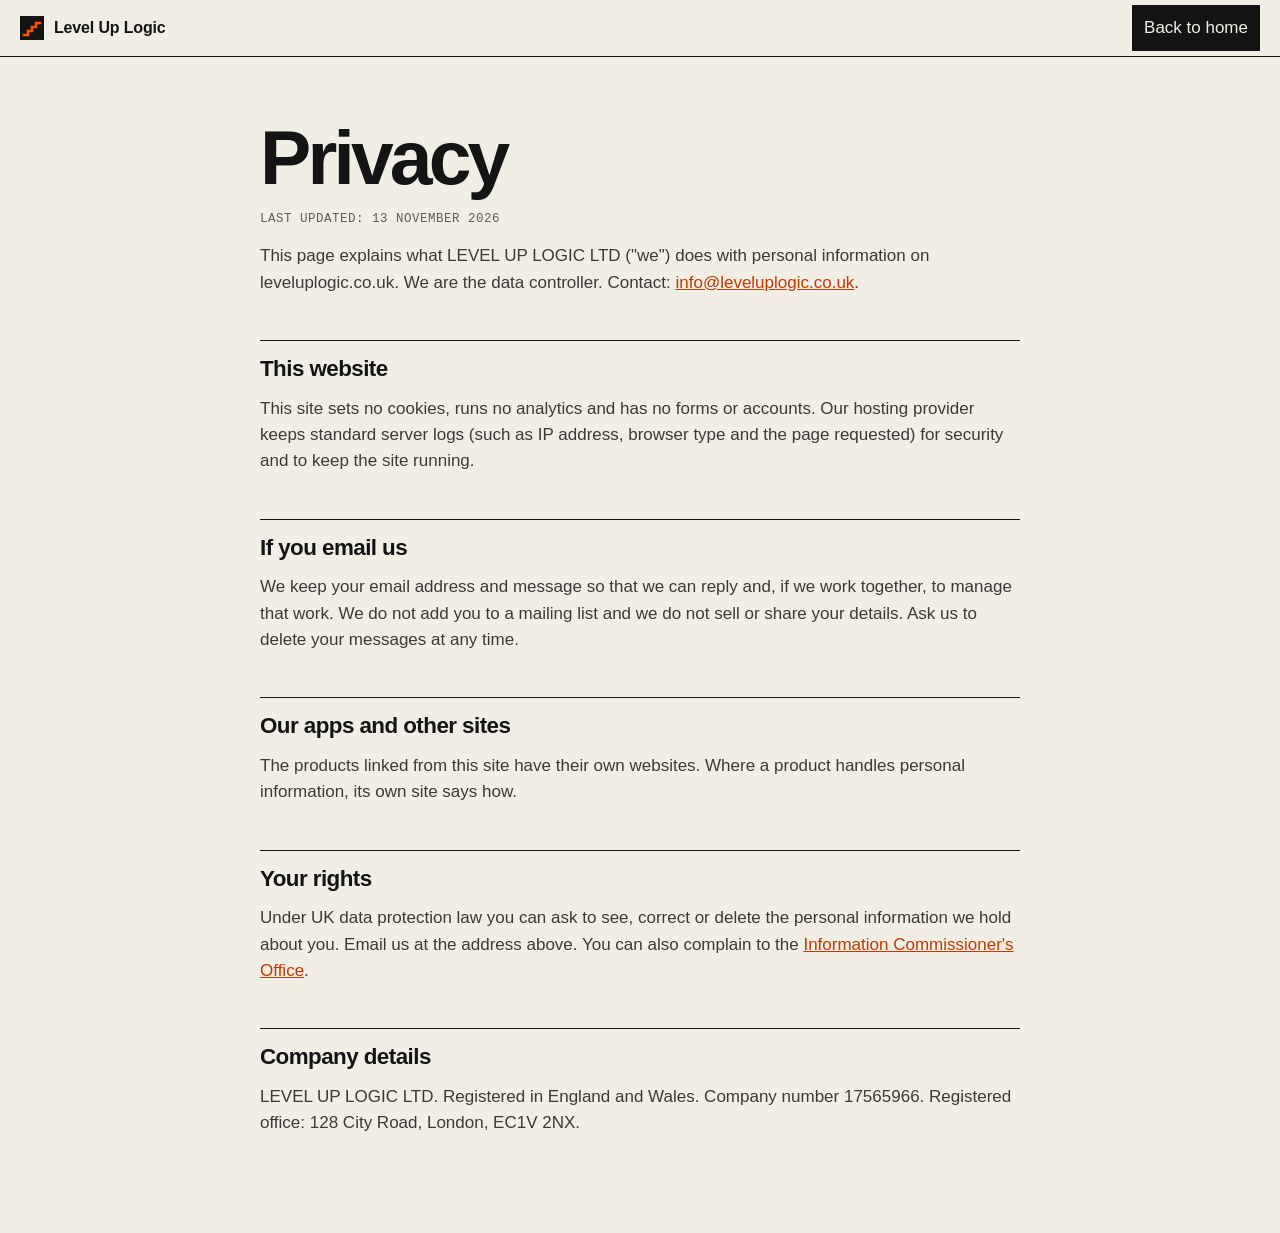
==== privacy.html @ 6248dd26 "Publish from LevelUpLogicLtd 566497b" ====
<!doctype html>
<html lang="en-GB">
<head>
<meta charset="utf-8">
<meta name="viewport" content="width=device-width, initial-scale=1">
<title>Privacy | Level Up Logic</title>
<meta name="description" content="How Level Up Logic Ltd handles personal information on leveluplogic.co.uk.">
<link rel="canonical" href="https://leveluplogic.co.uk/privacy.html">
<meta name="theme-color" content="#f1eee6">
<link rel="icon" href="favicon.svg" type="image/svg+xml">
<link rel="stylesheet" href="styles.css">
</head>
<body>
<header class="mast">
  <div class="wrap">
    <a class="brand" href="index.html" aria-label="Level Up Logic home">
      <svg viewBox="0 0 24 24" aria-hidden="true"><rect width="24" height="24" fill="#141414"/><path d="M4 19h4v-4h4v-4h4V7h4" fill="none" stroke="#ff4f00" stroke-width="2.6" stroke-linecap="square"/></svg>
      Level Up Logic
    </a>
    <nav aria-label="Main">
      <a class="cta" href="index.html">Back to home</a>
    </nav>
  </div>
</header>

<main class="legal">
  <div class="wrap">
    <h1>Privacy</h1>
    <p class="updated mono">Last updated: 13 November 2026</p>

    <p>This page explains what LEVEL UP LOGIC LTD ("we") does with personal information on leveluplogic.co.uk. We are the data controller. Contact: <a href="mailto:info@leveluplogic.co.uk">info@leveluplogic.co.uk</a>.</p>

    <h2>This website</h2>
    <p>This site sets no cookies, runs no analytics and has no forms or accounts. Our hosting provider keeps standard server logs (such as IP address, browser type and the page requested) for security and to keep the site running.</p>

    <h2>If you email us</h2>
    <p>We keep your email address and message so that we can reply and, if we work together, to manage that work. We do not add you to a mailing list and we do not sell or share your details. Ask us to delete your messages at any time.</p>

    <h2>Our apps and other sites</h2>
    <p>The products linked from this site have their own websites. Where a product handles personal information, its own site says how.</p>

    <h2>Your rights</h2>
    <p>Under UK data protection law you can ask to see, correct or delete the personal information we hold about you. Email us at the address above. You can also complain to the <a href="https://ico.org.uk" rel="noopener">Information Commissioner's Office</a>.</p>

    <h2>Company details</h2>
    <p>LEVEL UP LOGIC LTD. Registered in England and Wales. Company number 17565966. Registered office: 128 City Road, London, EC1V 2NX.</p>
  </div>
</main>
</body>
</html>
---- styles.css ----
/* Level Up Logic — leveluplogic.co.uk
   Direction: technical catalogue. Warm paper, black ink, one signal orange.
   Swiss grid, hairline rules, monospace labels, numbered index. */
:root {
  --paper: #f1eee6;
  --paper-2: #e8e4d9;
  --ink: #141414;
  --ink-2: #3b3a36;
  --muted: #5f5c54;
  --rule: #141414;
  --rule-soft: #c9c4b6;
  --signal: #ff4f00;
  --signal-ink: #c23a00;
  --wrap: 1240px;
  --sans: "Helvetica Neue", Helvetica, "Inter", "Segoe UI", Arial, sans-serif;
  --mono: ui-monospace, "SF Mono", "JetBrains Mono", "Cascadia Mono", Menlo, Consolas, monospace;
}

*, *::before, *::after { box-sizing: border-box; }
html { scroll-behavior: smooth; scroll-padding-top: 64px; }
body {
  margin: 0;
  background: var(--paper);
  color: var(--ink);
  font-family: var(--sans);
  font-size: 17px;
  line-height: 1.55;
  -webkit-font-smoothing: antialiased;
}
img { max-width: 100%; display: block; }
a { color: inherit; }
p { margin: 0; }
h1, h2, h3 { margin: 0; font-weight: 700; letter-spacing: -0.035em; line-height: 0.95; }
:focus-visible { outline: 2px solid var(--signal); outline-offset: 3px; }
::selection { background: var(--signal); color: var(--paper); }

.wrap { width: min(var(--wrap), 100% - 40px); margin-inline: auto; }
.mono { font-family: var(--mono); font-size: 12.5px; letter-spacing: 0.04em; text-transform: uppercase; }
.skip { position: absolute; left: -999px; top: 8px; background: var(--ink); color: var(--paper); padding: 8px 14px; z-index: 50; }
.skip:focus { left: 8px; }

/* masthead */
.mast { position: sticky; top: 0; z-index: 30; background: var(--paper); border-bottom: 1px solid var(--rule); }
.mast .wrap { display: grid; grid-template-columns: 1fr auto; align-items: center; height: 56px; gap: 16px; }
.brand { display: inline-flex; align-items: center; gap: 10px; text-decoration: none; font-weight: 700; font-size: 16px; letter-spacing: -0.01em; white-space: nowrap; }
.brand svg { width: 24px; height: 24px; flex: none; }
.mast nav { display: flex; align-items: center; gap: 2px; }
.mast nav a { text-decoration: none; padding: 10px 12px; color: var(--ink-2); }
.mast nav a:hover { color: var(--ink); text-decoration: underline; text-underline-offset: 4px; }
.mast nav a.cta { background: var(--ink); color: var(--paper); margin-left: 8px; }
.mast nav a.cta:hover { background: var(--signal); color: var(--ink); text-decoration: none; }

/* hero */
.hero { padding: 40px 0 0; border-bottom: 1px solid var(--rule); }
.hero-meta { display: flex; flex-wrap: wrap; justify-content: space-between; gap: 8px 24px; color: var(--muted); padding-bottom: 28px; }
.hero h1 { font-size: clamp(3.4rem, 11.5vw, 10.5rem); letter-spacing: -0.055em; line-height: 0.86; }
.hero h1 .arrow { color: var(--signal); font-weight: 400; letter-spacing: 0; margin-right: 0.12em; }
.hero-grid { display: grid; grid-template-columns: repeat(12, 1fr); gap: 24px; margin-top: 44px; border-top: 1px solid var(--rule); }
.hero-grid > * { padding: 22px 0 40px; }
.hero-lede { grid-column: 1 / span 6; font-size: clamp(1.15rem, 1.7vw, 1.4rem); line-height: 1.4; letter-spacing: -0.01em; color: var(--ink-2); }
.hero-lede strong { color: var(--ink); font-weight: 600; }
.hero-actions { grid-column: 8 / span 5; display: flex; flex-direction: column; gap: 10px; }

/* buttons */
.btn {
  display: flex; align-items: center; justify-content: space-between; gap: 16px;
  min-height: 52px; padding: 0 18px;
  border: 1px solid var(--ink); text-decoration: none; font-weight: 600; font-size: 16px;
  transition: background 0.18s, color 0.18s;
  cursor: pointer;
}
.btn::after { content: "\2192"; font-family: var(--mono); }
.btn-ink { background: var(--ink); color: var(--paper); }
.btn-ink:hover { background: var(--signal); color: var(--ink); border-color: var(--signal); }
.btn-line { color: var(--ink); }
.btn-line:hover { background: var(--ink); color: var(--paper); }
.btn.ext::after { content: "\2197"; }

/* stats strip */
.stats { display: grid; grid-template-columns: repeat(4, 1fr); border-bottom: 1px solid var(--rule); }
.stats div { padding: 22px 20px 26px; border-left: 1px solid var(--rule); }
.stats div:first-child { border-left: 0; padding-left: 0; }
.stats dt { color: var(--muted); }
.stats dd { margin: 10px 0 0; font-size: clamp(1.8rem, 3.4vw, 2.8rem); font-weight: 700; letter-spacing: -0.04em; line-height: 1; }
.stats dd small { font-size: 0.45em; letter-spacing: -0.01em; font-weight: 500; color: var(--ink-2); }

/* sections */
section { padding: 96px 0; }
.sec-head { display: grid; grid-template-columns: repeat(12, 1fr); gap: 24px; align-items: end; padding-bottom: 28px; border-bottom: 1px solid var(--rule); margin-bottom: 0; }
.sec-head .num { grid-column: 1 / span 2; color: var(--signal-ink); }
.sec-head h2 { grid-column: 3 / span 6; font-size: clamp(2.4rem, 5.4vw, 4.6rem); }
.sec-head p { grid-column: 9 / span 4; color: var(--ink-2); }

/* product index */
.index { width: 100%; border-collapse: collapse; }
.index th { text-align: left; font-weight: 400; color: var(--muted); padding: 14px 12px 12px 0; border-bottom: 1px solid var(--rule); }
.index td { padding: 0; border-bottom: 1px solid var(--rule-soft); vertical-align: middle; }
.index tr:last-child td { border-bottom: 1px solid var(--rule); }
.index a { display: block; padding: 20px 12px 20px 0; text-decoration: none; }
.index .n { width: 64px; color: var(--muted); }
.index .name a { font-size: clamp(1.4rem, 2.6vw, 2.1rem); font-weight: 700; letter-spacing: -0.035em; line-height: 1; }
.index .what { color: var(--ink-2); }
.index .go { width: 56px; text-align: right; font-family: var(--mono); font-size: 20px; }
.index tbody tr { transition: background 0.15s; }
.index tbody tr:hover { background: var(--paper-2); }
.index tbody tr:hover .go a { color: var(--signal-ink); }
.live { display: inline-flex; align-items: center; gap: 7px; }
.live::before { content: ""; width: 7px; height: 7px; border-radius: 50%; background: var(--signal); }

/* figures */
.figs { display: grid; grid-template-columns: repeat(12, 1fr); gap: 48px 24px; margin-top: 64px; }
.fig { grid-column: span 6; margin: 0; }
.fig.wide { grid-column: 1 / -1; }
.fig a { display: block; text-decoration: none; }
.fig .frame { border: 1px solid var(--ink); background: var(--ink); overflow: hidden; aspect-ratio: 1200 / 753; }
.fig .frame img { width: 100%; height: 100%; object-fit: cover; object-position: top; transition: transform 0.4s ease; }
.fig a:hover .frame img { transform: scale(1.02); }
.fig.wide .frame { aspect-ratio: 1200 / 600; }
figcaption { display: grid; grid-template-columns: auto 1fr auto; gap: 6px 16px; padding-top: 14px; align-items: baseline; }
figcaption .mono { color: var(--muted); }
figcaption b { font-size: 1.15rem; letter-spacing: -0.02em; }
figcaption span:last-child { grid-column: 2 / -1; color: var(--ink-2); font-size: 15.5px; }
figcaption .src { grid-column: 3; grid-row: 1; }
figcaption .src a { text-decoration: underline; text-underline-offset: 3px; }

/* services */
.services { display: grid; grid-template-columns: repeat(3, 1fr); }
.service { padding: 32px 28px 36px 0; border-right: 1px solid var(--rule); }
.service + .service { padding-left: 28px; }
.service:last-child { border-right: 0; padding-right: 0; }
.service .big { font-size: clamp(3.5rem, 6vw, 5.5rem); font-weight: 700; letter-spacing: -0.06em; line-height: 0.9; color: var(--signal); }
.service h3 { font-size: 1.55rem; letter-spacing: -0.03em; line-height: 1.05; margin-top: 22px; }
.service p { color: var(--ink-2); margin-top: 12px; }
.service ul { list-style: none; margin: 20px 0 0; padding: 0; border-top: 1px solid var(--rule-soft); }
.service li { padding: 10px 0; border-bottom: 1px solid var(--rule-soft); font-size: 15.5px; }

.process { display: grid; grid-template-columns: repeat(12, 1fr); gap: 24px; margin-top: 56px; padding-top: 24px; border-top: 1px solid var(--rule); }
.process h3 { grid-column: 1 / span 3; font-size: 1.4rem; letter-spacing: -0.03em; }
.process ol { grid-column: 4 / -1; list-style: none; margin: 0; padding: 0; display: grid; grid-template-columns: repeat(3, 1fr); gap: 24px; counter-reset: s; }
.process li { counter-increment: s; }
.process li::before { content: "Step 0" counter(s); display: block; font-family: var(--mono); font-size: 12.5px; text-transform: uppercase; letter-spacing: 0.04em; color: var(--signal-ink); margin-bottom: 8px; }
.process li b { display: block; font-size: 1.1rem; letter-spacing: -0.02em; }
.process li span { display: block; color: var(--ink-2); margin-top: 4px; font-size: 15.5px; }

/* background (ink section) */
.dark { background: var(--ink); color: var(--paper); }
.dark .sec-head { border-color: #3a3a3a; }
.dark .sec-head .num { color: var(--signal); }
.dark .sec-head p { color: #b9b4a8; }
.timeline { list-style: none; margin: 0; padding: 0; }
.timeline li { display: grid; grid-template-columns: repeat(12, 1fr); gap: 24px; padding: 22px 0; border-bottom: 1px solid #3a3a3a; align-items: baseline; }
.timeline .yr { grid-column: 1 / span 2; color: var(--signal); }
.timeline b { grid-column: 3 / span 4; font-size: 1.3rem; letter-spacing: -0.025em; line-height: 1.15; }
.timeline span { grid-column: 7 / -1; color: #b9b4a8; }
.timeline li.now b { color: var(--signal); }
.creds { display: grid; grid-template-columns: repeat(12, 1fr); gap: 24px; margin-top: 56px; }
.creds h3 { grid-column: 1 / span 2; font-family: var(--mono); font-size: 12.5px; font-weight: 400; letter-spacing: 0.04em; text-transform: uppercase; color: #b9b4a8; line-height: 1.4; }
.creds ul { grid-column: 3 / -1; list-style: none; margin: 0; padding: 0; display: flex; flex-wrap: wrap; gap: 10px; }
.creds li { border: 1px solid #4a4a4a; padding: 8px 14px; font-size: 15px; }
.quote { display: grid; grid-template-columns: repeat(12, 1fr); gap: 24px; margin-top: 72px; }
.quote blockquote { grid-column: 3 / span 9; margin: 0; font-size: clamp(1.6rem, 3.4vw, 2.8rem); font-weight: 600; letter-spacing: -0.035em; line-height: 1.08; }
.quote blockquote::before { content: "\201C"; color: var(--signal); }
.quote blockquote::after { content: "\201D"; color: var(--signal); }
.quote cite { grid-column: 3 / span 9; font-style: normal; color: #b9b4a8; }
.links { display: flex; flex-wrap: wrap; gap: 10px; margin-top: 56px; padding-top: 24px; border-top: 1px solid #3a3a3a; }
.links .btn { border-color: var(--paper); color: var(--paper); min-width: 200px; }
.links .btn:hover { background: var(--paper); color: var(--ink); }

/* contact */
.contact { padding: 96px 0 72px; }
.contact .mono { color: var(--signal-ink); }
.contact h2 { font-size: clamp(2.6rem, 7vw, 6rem); letter-spacing: -0.05em; margin-top: 18px; max-width: 14ch; }
.contact p { color: var(--ink-2); margin-top: 22px; max-width: 52ch; font-size: 1.15rem; }
.mailto { display: inline-block; margin-top: 40px; font-size: clamp(1.5rem, 5.4vw, 4.4rem); font-weight: 700; letter-spacing: -0.045em; line-height: 1; text-decoration: none; border-bottom: 4px solid var(--signal); padding-bottom: 6px; word-break: break-word; transition: color 0.18s; }
.mailto:hover { color: var(--signal-ink); }

/* footer */
footer { border-top: 1px solid var(--rule); padding: 28px 0 40px; font-size: 14.5px; color: var(--ink-2); }
footer .wrap { display: grid; grid-template-columns: repeat(12, 1fr); gap: 24px; }
footer .co { grid-column: 1 / span 7; }
footer .co b { color: var(--ink); }
footer address { font-style: normal; margin-top: 6px; }
footer nav { grid-column: 8 / -1; display: flex; flex-wrap: wrap; gap: 4px 20px; justify-content: flex-end; align-content: start; }
footer nav a { text-decoration: none; padding: 6px 0; }
footer nav a:hover { color: var(--ink); text-decoration: underline; text-underline-offset: 3px; }

/* legal page */
.legal { padding: 64px 0 96px; }
.legal .wrap { max-width: 760px; }
.legal h1 { font-size: clamp(2.8rem, 7vw, 4.8rem); letter-spacing: -0.05em; }
.legal h2 { font-size: 1.4rem; letter-spacing: -0.025em; margin-top: 44px; padding-top: 16px; border-top: 1px solid var(--rule); line-height: 1.1; }
.legal p, .legal ul { color: var(--ink-2); margin-top: 14px; }
.legal a { color: var(--signal-ink); }
.legal .updated { color: var(--muted); margin-top: 16px; }

@media (max-width: 960px) {
  .hero-lede, .hero-actions { grid-column: 1 / -1; }
  .hero-actions { padding-top: 0 !important; }
  .sec-head .num, .sec-head h2, .sec-head p { grid-column: 1 / -1; }
  .stats { grid-template-columns: repeat(2, 1fr); }
  .stats div:nth-child(3) { border-left: 0; padding-left: 0; }
  .stats div:nth-child(n+3) { border-top: 1px solid var(--rule); }
  .fig { grid-column: 1 / -1; }
  .services { grid-template-columns: 1fr; }
  .service, .service + .service { padding: 32px 0; border-right: 0; border-bottom: 1px solid var(--rule); }
  .service:last-child { border-bottom: 0; }
  .process h3, .process ol { grid-column: 1 / -1; }
  .timeline .yr, .timeline b, .timeline span { grid-column: 1 / -1; }
  .timeline li { gap: 6px; }
  .creds h3, .creds ul, .quote blockquote, .quote cite { grid-column: 1 / -1; }
  footer .co, footer nav { grid-column: 1 / -1; justify-content: flex-start; }
}
@media (max-width: 640px) {
  section { padding: 64px 0; }
  .mast nav a:not(.cta) { display: none; }
  .index .what, .index th.what, .index .plat, .index th.plat { display: none; }
  .index .n { width: 44px; }
  .process ol { grid-template-columns: 1fr; }
  .hero-meta span:nth-child(n+3) { display: none; }
}
@media (prefers-reduced-motion: reduce) {
  html { scroll-behavior: auto; }
  * { transition: none !important; }
}
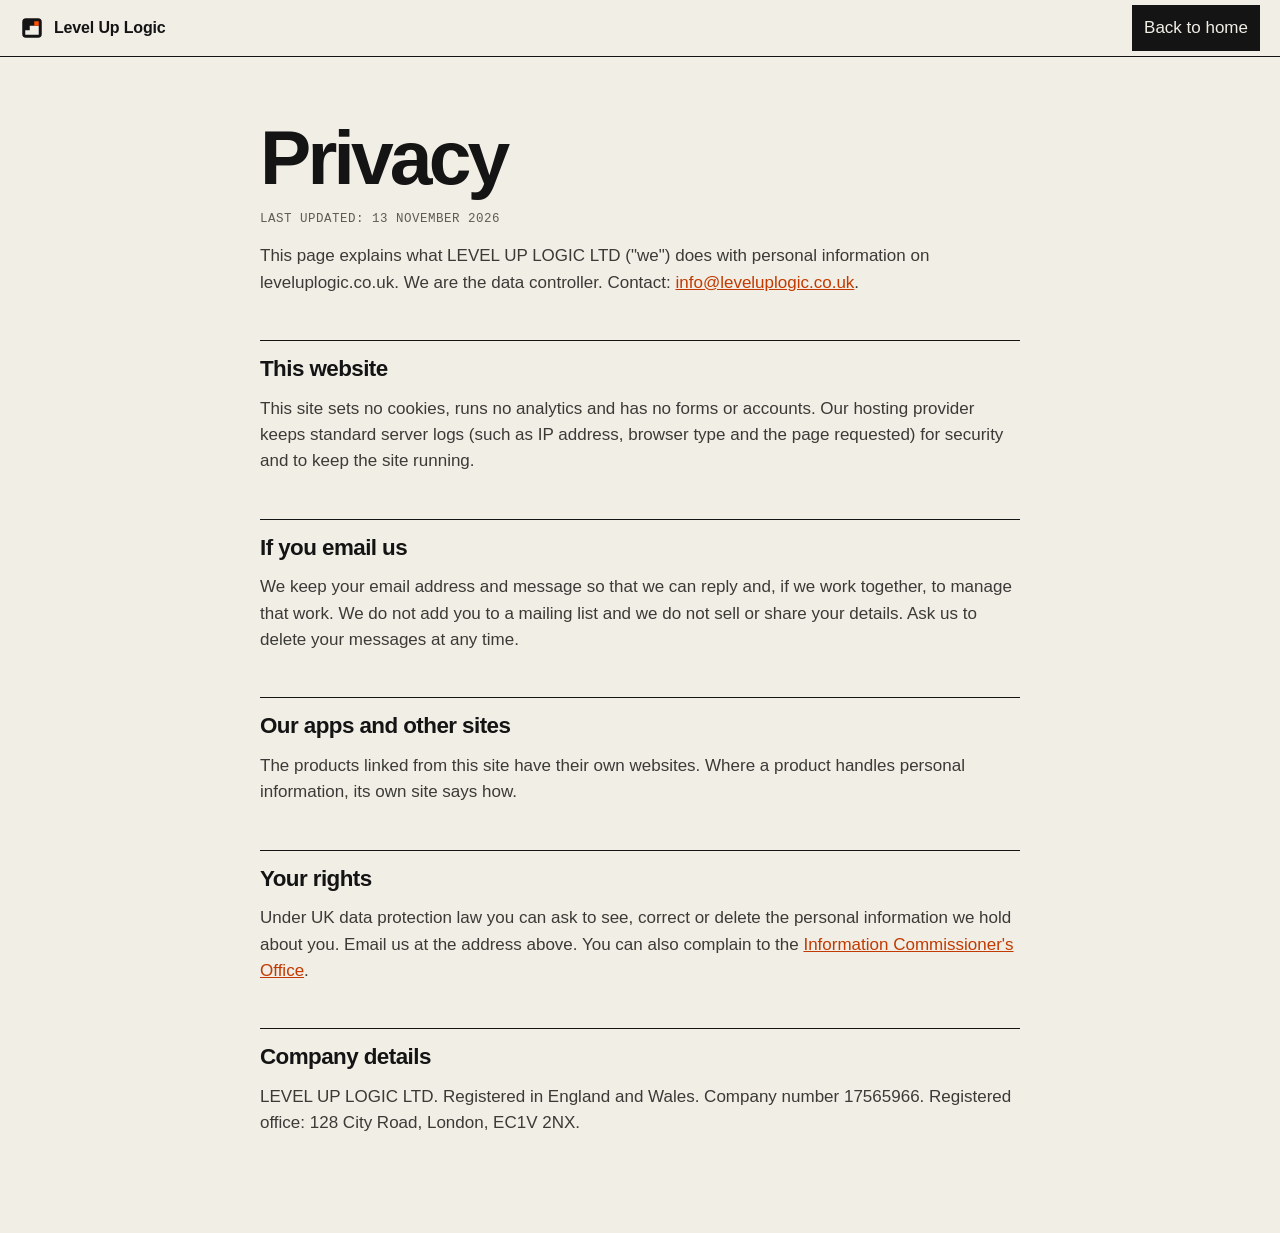
==== commit c90ee3dc: "Publish from LevelUpLogicLtd 8b7da81" ====
--- a/privacy.html
+++ b/privacy.html
@@ -14,7 +14,7 @@
 <header class="mast">
   <div class="wrap">
     <a class="brand" href="index.html" aria-label="Level Up Logic home">
-      <svg viewBox="0 0 24 24" aria-hidden="true"><rect width="24" height="24" fill="#141414"/><path d="M4 19h4v-4h4v-4h4V7h4" fill="none" stroke="#ff4f00" stroke-width="2.6" stroke-linecap="square"/></svg>
+      <svg viewBox="0 0 32 32" aria-hidden="true"><path fill="#141414" fill-rule="evenodd" d="M8 3h16a5 5 0 0 1 5 5v16a5 5 0 0 1-5 5H8a5 5 0 0 1-5-5V8a5 5 0 0 1 5-5zM7 19v6h18V13H13v6z"/><path fill="#ff4f00" d="M19 7h6v6h-6z"/></svg>
       Level Up Logic
     </a>
     <nav aria-label="Main">
--- a/styles.css
+++ b/styles.css
@@ -53,7 +53,7 @@
 /* hero */
 .hero { padding: 40px 0 0; border-bottom: 1px solid var(--rule); }
 .hero-meta { display: flex; flex-wrap: wrap; justify-content: space-between; gap: 8px 24px; color: var(--muted); padding-bottom: 28px; }
-.hero h1 { font-size: clamp(3.4rem, 11.5vw, 10.5rem); letter-spacing: -0.055em; line-height: 0.86; }
+.hero h1 { font-size: clamp(2.9rem, 11.5vw, 10.5rem); letter-spacing: -0.055em; line-height: 0.86; }
 .hero h1 .arrow { color: var(--signal); font-weight: 400; letter-spacing: 0; margin-right: 0.12em; }
 .hero-grid { display: grid; grid-template-columns: repeat(12, 1fr); gap: 24px; margin-top: 44px; border-top: 1px solid var(--rule); }
 .hero-grid > * { padding: 22px 0 40px; }
@@ -121,7 +121,7 @@
 figcaption b { font-size: 1.15rem; letter-spacing: -0.02em; }
 figcaption span:last-child { grid-column: 2 / -1; color: var(--ink-2); font-size: 15.5px; }
 figcaption .src { grid-column: 3; grid-row: 1; }
-figcaption .src a { text-decoration: underline; text-underline-offset: 3px; }
+figcaption .src a { text-decoration: underline; text-underline-offset: 3px; display: inline-block; padding: 3px 0; }
 
 /* services */
 .services { display: grid; grid-template-columns: repeat(3, 1fr); }
@@ -181,7 +181,7 @@
 footer .co b { color: var(--ink); }
 footer address { font-style: normal; margin-top: 6px; }
 footer nav { grid-column: 8 / -1; display: flex; flex-wrap: wrap; gap: 4px 20px; justify-content: flex-end; align-content: start; }
-footer nav a { text-decoration: none; padding: 6px 0; }
+footer nav a { text-decoration: none; padding: 6px 0; display: inline-block; min-width: 24px; }
 footer nav a:hover { color: var(--ink); text-decoration: underline; text-underline-offset: 3px; }
 
 /* legal page */
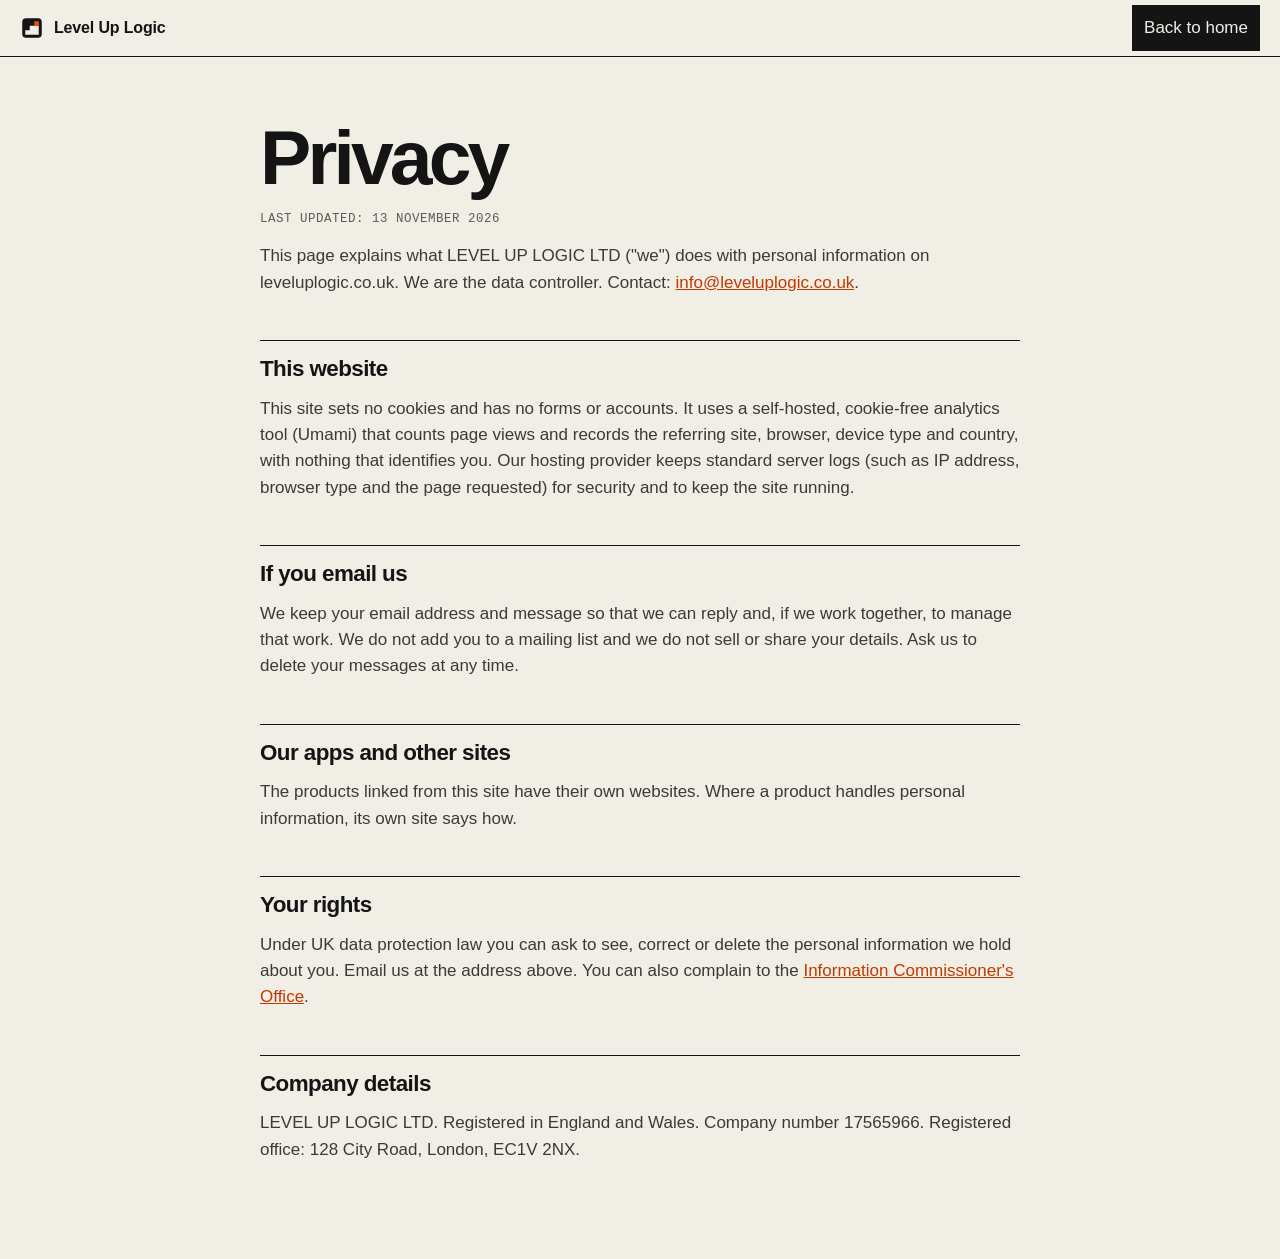
==== commit 6aec11a1: "Publish from LevelUpLogicLtd 5d02506" ====
--- a/privacy.html
+++ b/privacy.html
@@ -9,6 +9,7 @@
 <meta name="theme-color" content="#f1eee6">
 <link rel="icon" href="favicon.svg" type="image/svg+xml">
 <link rel="stylesheet" href="styles.css">
+  <script defer src="https://stats.leveluplogic.co.uk/script.js" data-website-id="2fbf7a59-fabf-4104-9c5e-1e939d8accd3" data-domains="leveluplogic.co.uk,www.leveluplogic.co.uk"></script>
 </head>
 <body>
 <header class="mast">
@@ -31,7 +32,7 @@
     <p>This page explains what LEVEL UP LOGIC LTD ("we") does with personal information on leveluplogic.co.uk. We are the data controller. Contact: <a href="mailto:info@leveluplogic.co.uk">info@leveluplogic.co.uk</a>.</p>
 
     <h2>This website</h2>
-    <p>This site sets no cookies, runs no analytics and has no forms or accounts. Our hosting provider keeps standard server logs (such as IP address, browser type and the page requested) for security and to keep the site running.</p>
+    <p>This site sets no cookies and has no forms or accounts. It uses a self-hosted, cookie-free analytics tool (Umami) that counts page views and records the referring site, browser, device type and country, with nothing that identifies you. Our hosting provider keeps standard server logs (such as IP address, browser type and the page requested) for security and to keep the site running.</p>
 
     <h2>If you email us</h2>
     <p>We keep your email address and message so that we can reply and, if we work together, to manage that work. We do not add you to a mailing list and we do not sell or share your details. Ask us to delete your messages at any time.</p>
